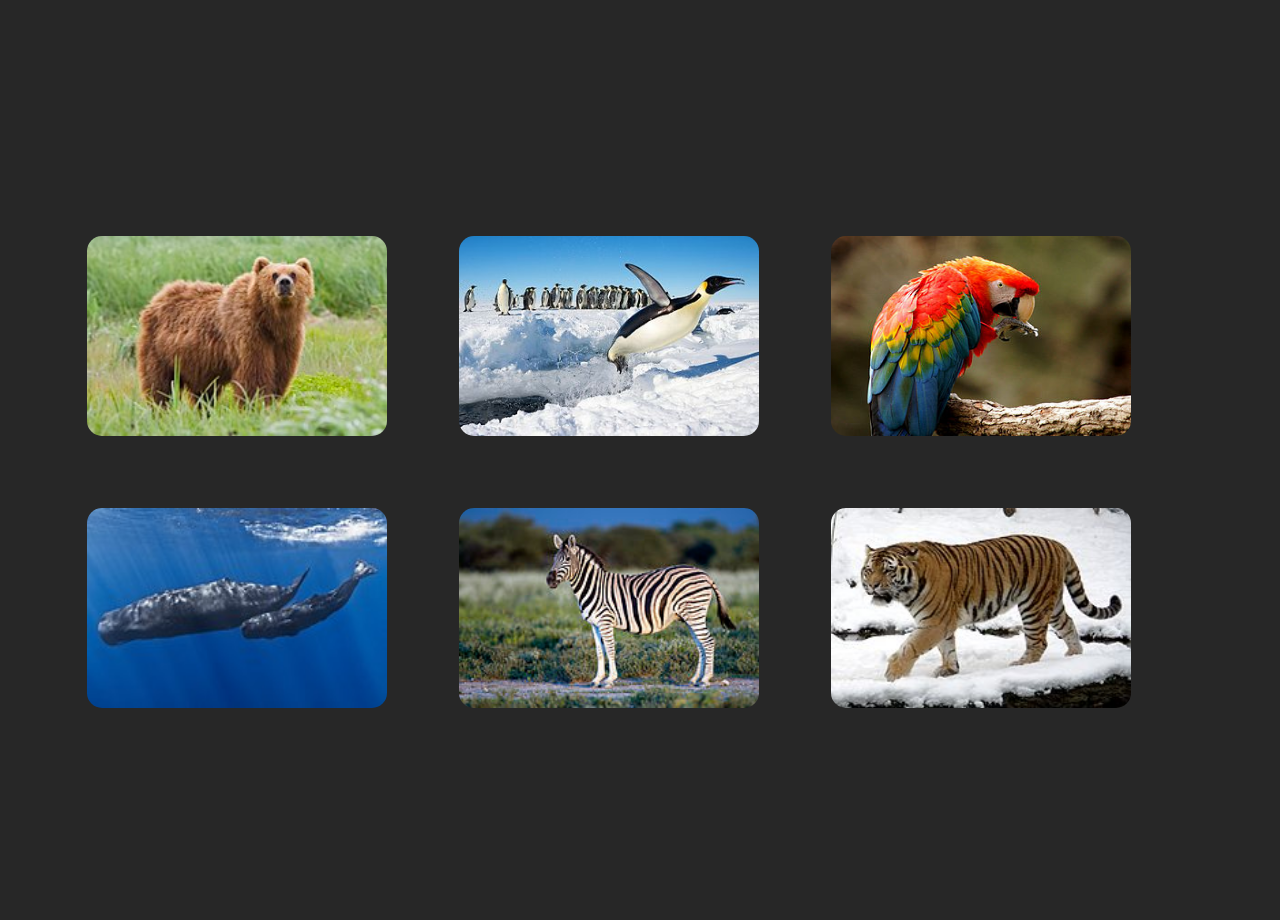
==== index.html @ ee1c0a59 "adds siberian tiger" ====
<!DOCTYPE html>
<html lang="en">
<head>
  <meta charset="UTF-8">
  <meta name="viewport" content="width=device-width, initial-scale=1.0">
  <link rel="stylesheet" href="index_style.css">
  <title>Prettypedia</title>
</head>
<body>

  <header>
    <div class="page-title">
      <!-- <p class="title">Prettypedia</p> -->
      <!-- <p class="subtitle">Wikipedia articles made fun</p> -->
    </div>
  </header>

  <main>
    <!-- <section class="site-description"> -->
      <!-- <p>Hello and welcome. In this project, I turn Wikipedia articles into prettier versions of themselves with the use of HTML, CSS, and JavaScript. This is a personal playground where I practice these technologies and is not meant as an expansion or quality check of the articles.</p> -->
    <!-- </section> -->

    <section class="main-content">
      
      <div class="card" id="brown-bear">
        <img src="brown-bear/img/brown-bear.png" alt="brown bear" class="card_img">
        <div class="card_text">
          <h3 class="card_title">Brown Bear</h3>
        </div>
      </div>
      
      <div class="card" id="emperor-penguin">
        <img src="emperor-penguin/img/emperor-penguin.png" alt="emperor penguin" class="card_img">
        <div class="card_text">
          <h3 class="card_title">Emperor Penguin</h3>
        </div>
      </div>

      <div class="card" id="scarlet-macaw">
        <img src="scarlet-macaw/img/scarlet-macaw.png" alt="scarlet macaw" class="card_img">
        <div class="card_text">
          <h3 class="card_title">Scarlet Macaw</h3>
        </div>
      </div>

      <div class="card" id="sperm-whale">
        <img src="sperm-whale/img/sperm-whale.png" alt="sperm whale" class="card_img">
        <div class="card_text">
          <h3 class="card_title">Sperm Whale</h3>
        </div>
      </div>

      <div class="card" id="plains-zebra">
        <img src="plains-zebra/img/plains-zebra.png" alt="plains zebra" class="card_img">
        <div class="card_text">
          <h3 class="card_title">Plains Zebra</h3>
        </div>
      </div>

      <div class="card" id="siberian-tiger">
        <img src="siberian-tiger/img/siberian-tiger.png" alt="siberian tiger" class="card_img">
        <div class="card_text">
          <h3 class="card_title">Siberian Tiger</h3>
        </div>
      </div>

    </section>
  </main>

  <footer>
    <p>Footer</p>
  </footer>

</body>
</html>
---- index_style.css ----
@import url('https://fonts.googleapis.com/css?family=Roboto&display=swap');
@import url('https://fonts.googleapis.com/css2?family=DM+Mono:wght@300;400;500&display=swap');

:root {
  --background: #272727;
  --secondary-bg-color: #17141d;
  --font-color: #fff;
  --title-font-color: #ff652f;
  --subtitle-font-color: #ec7014;
  --green: #12a76e;
  --shadow-color: #808080;
  --brown-bear: #93b486;
  --emperor-penguin: #2c8ad0;
  --scarlet-macaw: #815931;
  --sperm-whale: #004593;
  --plains-zebra: #e4ddde;
  --siberian-tiger: #876540;
}

*, *::before, *::after {
  margin: 0;
  padding: 0;
  box-sizing: border-box;
  font-family: 'DM Mono', 'Roboto', monospace;
  font-size: 1.5rem;
}

body {
  background: var(--background);
  height: 100vh;
  color: var(--font-color);
  display: flex;
  flex-direction: row;
  align-items: center;
  justify-content: center;
  flex-wrap: wrap;
}

/* Header */
header {
  height: 20%;
  width: 100%;
}

.page-title {
  padding: 15px;
  display: grid;
  grid-template-areas: 
    "title"
    "subtitle";
  grid-template-rows: 80% 20%;
}

.page-title .title {
  grid-area: title;
  font-size: 2.5rem;
  justify-self: center;
  align-self: center;
  color: var(--title-font-color)
}

.page-title .subtitle {
  margin-top: 5px;
  grid-area: subtitle;
  justify-self: center;
  align-self: center;
  color: var(--subtitle-font-color);
}

/* Main - Site description */
main {
  height: 65%;
  width: 100%;
  margin: 10px;
  padding: 10px;
}

.site-description {
  display: inline;
  text-align: center;
}

.site-description p {
  font-size: 0.8em;
}

.site-description>p::before {
  content: "";
  width: 100%;
  height: 2px;
  display: inline-block;
  background: var(--title-font-color);
}

.site-description>p::after {
  content: "";
  width: 100%;
  height: 2px;
  display: inline-block;
  background: var(--title-font-color);
}

/* Main */
.main-content {
  width: 95%;
  display: flex;
  flex-direction: row;
  justify-content: center;
  flex-wrap: wrap;
}

/* Main - Cards */
.card {
  position: relative;
  margin: 1em;
  height: 200px;
  width: 300px;
  cursor: pointer;
  border-radius: 15px;
}

.card::before,
.card::after {
  content: '';
  position: absolute;
  opacity: 1;
  transition: transform ease-out 250ms;
}

.card::before {
  top: 1em;
  left: 1em;
  right: 1em;
  border-top: 3px solid var(--font-color);
  transform: scale(0, 1);
  transform-origin: left;
}

.card::after {
  bottom: 1em;
  left: 1em;
  right: 1em;
  border-top: 3px solid var(--font-color);
  transform: scale(0, 1);
  transform-origin: right;
}

.card:hover {
  transition: 0.3s ease-in-out;
}

#brown-bear:hover {
  box-shadow: 
    0 0 20px var(--brown-bear);
}

#emperor-penguin:hover {
  box-shadow: 
    0 0 20px var(--emperor-penguin);
}

#scarlet-macaw:hover {
  box-shadow: 
    0 0 20px var(--scarlet-macaw);
}

#sperm-whale:hover {
  box-shadow: 
    0 0 20px var(--sperm-whale);
}

#plains-zebra:hover {
  box-shadow: 
    0 0 20px var(--plains-zebra);
}

#siberian-tiger:hover {
  box-shadow: 
    0 0 20px var(--siberian-tiger);
}

.card:hover::before,
.card:hover::after {
  transform: scale(1, 1);
}

.card_img {
  width: 100%;
  height: 100%;
  display: block;
  transition: opacity ease-out 250ms;
  border-radius: 15px;
}

.card:hover .card_img {
  opacity: 0.4;
}

.card_text {
  position: absolute;
  padding: 0 1em;
  color: var(--font-color);
  opacity: 0;
  transition: opacity ease-out 250ms;
  top: 0;
  display: flex;
  flex-direction: column;
  justify-content: center;
  align-items: center;
  height: 100%;
}

.card:hover .card_text {
  opacity: 1;
}

.card_title {
  font-size: 2rem;
}

/* Footer */
footer {
  height: 15%;
  width: 100%;
  color: var(--background)
}
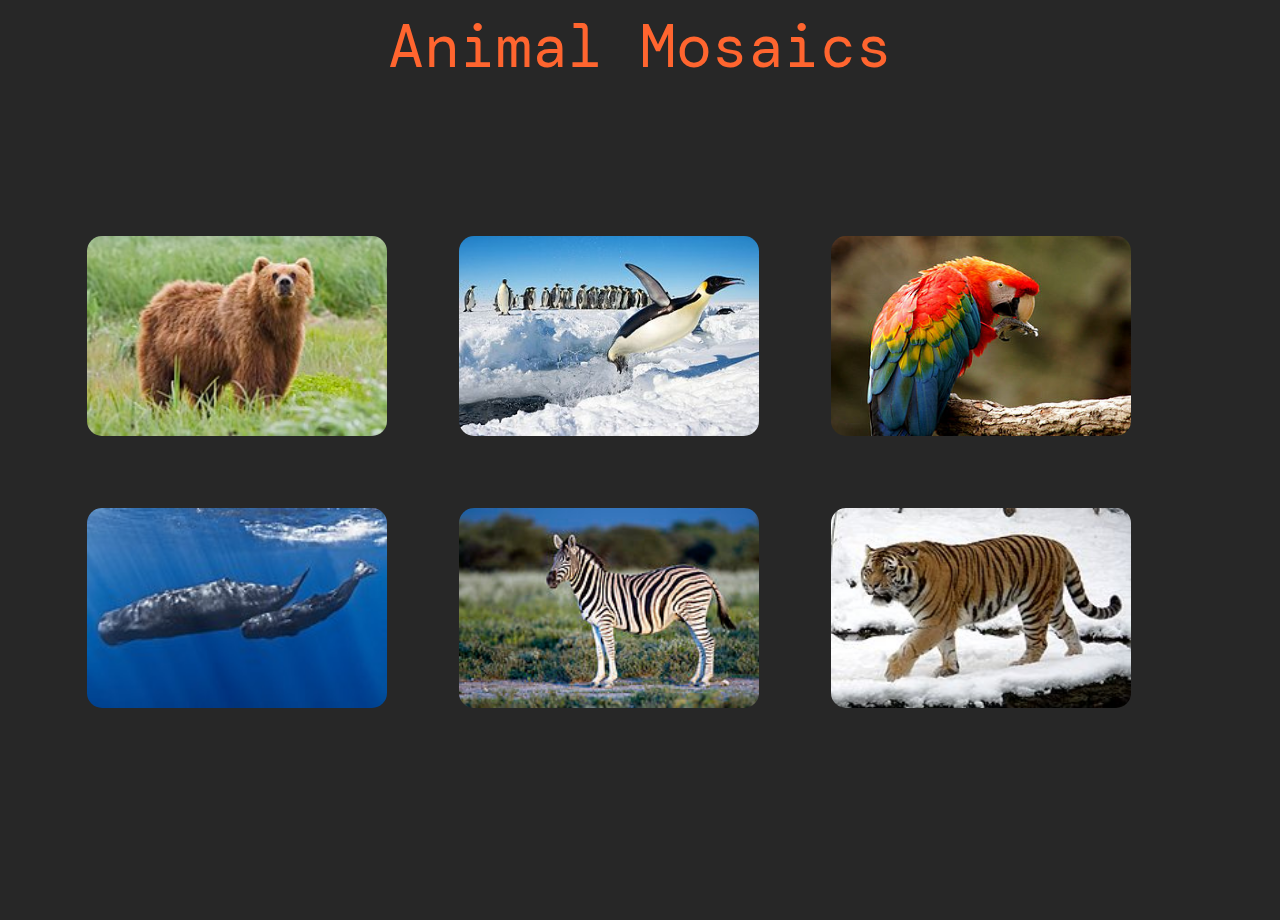
==== commit 46406d3d: "refactor sub dir names" ====
--- a/index.html
+++ b/index.html
@@ -4,25 +4,20 @@
   <meta charset="UTF-8">
   <meta name="viewport" content="width=device-width, initial-scale=1.0">
   <link rel="stylesheet" href="index_style.css">
-  <title>Prettypedia</title>
+  <title>Animal Mosaics</title>
 </head>
 <body>
 
   <header>
     <div class="page-title">
-      <!-- <p class="title">Prettypedia</p> -->
-      <!-- <p class="subtitle">Wikipedia articles made fun</p> -->
+      <p class="title">Animal Mosaics</p>
     </div>
   </header>
 
   <main>
-    <!-- <section class="site-description"> -->
-      <!-- <p>Hello and welcome. In this project, I turn Wikipedia articles into prettier versions of themselves with the use of HTML, CSS, and JavaScript. This is a personal playground where I practice these technologies and is not meant as an expansion or quality check of the articles.</p> -->
-    <!-- </section> -->
-
     <section class="main-content">
       
-      <div class="card" id="brown-bear">
+      <div class="card" id="bears">
         <img src="brown-bear/img/brown-bear.png" alt="brown bear" class="card_img">
         <div class="card_text">
           <h3 class="card_title">Brown Bear</h3>
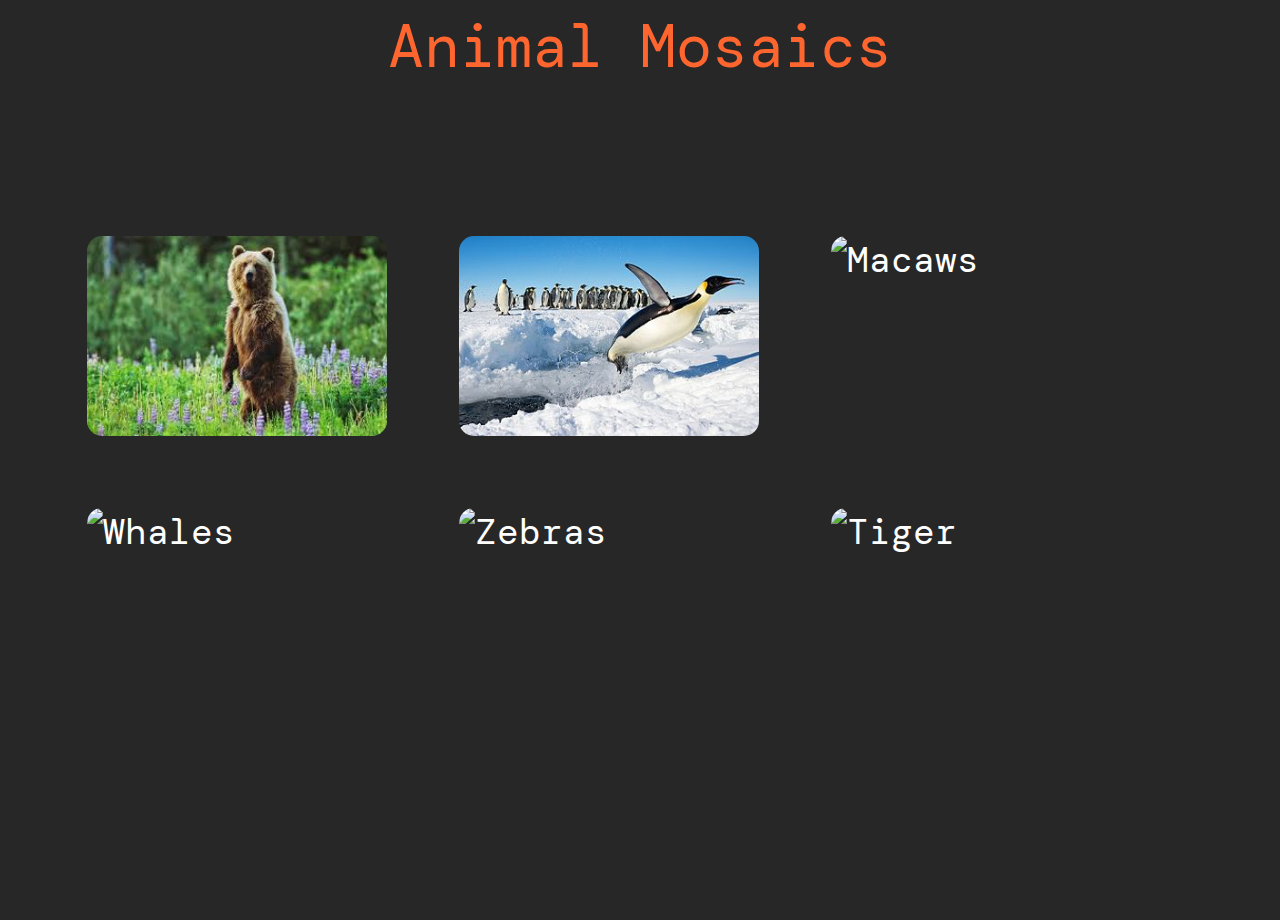
==== commit 88081f62: "refactors index" ====
--- a/index.html
+++ b/index.html
@@ -18,44 +18,44 @@
     <section class="main-content">
       
       <div class="card" id="bears">
-        <img src="brown-bear/img/brown-bear.png" alt="brown bear" class="card_img">
+        <img src="bears/img/bears-cover.png" alt="Bears" class="card_img">
         <div class="card_text">
-          <h3 class="card_title">Brown Bear</h3>
+          <h3 class="card_title">Bears</h3>
         </div>
       </div>
       
-      <div class="card" id="emperor-penguin">
-        <img src="emperor-penguin/img/emperor-penguin.png" alt="emperor penguin" class="card_img">
+      <div class="card" id="penguins">
+        <img src="penguins/img/penguins-cover.png" alt="Penguins" class="card_img">
         <div class="card_text">
-          <h3 class="card_title">Emperor Penguin</h3>
+          <h3 class="card_title">Penguins</h3>
         </div>
       </div>
 
-      <div class="card" id="scarlet-macaw">
-        <img src="scarlet-macaw/img/scarlet-macaw.png" alt="scarlet macaw" class="card_img">
+      <div class="card" id="macaws">
+        <img src="" alt="Macaws" class="card_img">
         <div class="card_text">
-          <h3 class="card_title">Scarlet Macaw</h3>
+          <h3 class="card_title">Macaws</h3>
         </div>
       </div>
 
-      <div class="card" id="sperm-whale">
-        <img src="sperm-whale/img/sperm-whale.png" alt="sperm whale" class="card_img">
+      <div class="card" id="whales">
+        <img src="" alt="Whales" class="card_img">
         <div class="card_text">
-          <h3 class="card_title">Sperm Whale</h3>
+          <h3 class="card_title">Whales</h3>
         </div>
       </div>
 
-      <div class="card" id="plains-zebra">
-        <img src="plains-zebra/img/plains-zebra.png" alt="plains zebra" class="card_img">
+      <div class="card" id="zebras">
+        <img src="" alt="Zebras" class="card_img">
         <div class="card_text">
-          <h3 class="card_title">Plains Zebra</h3>
+          <h3 class="card_title">Zebras</h3>
         </div>
       </div>
 
-      <div class="card" id="siberian-tiger">
-        <img src="siberian-tiger/img/siberian-tiger.png" alt="siberian tiger" class="card_img">
+      <div class="card" id="tigers">
+        <img src="" alt="Tiger" class="card_img">
         <div class="card_text">
-          <h3 class="card_title">Siberian Tiger</h3>
+          <h3 class="card_title">Tigers</h3>
         </div>
       </div>
 
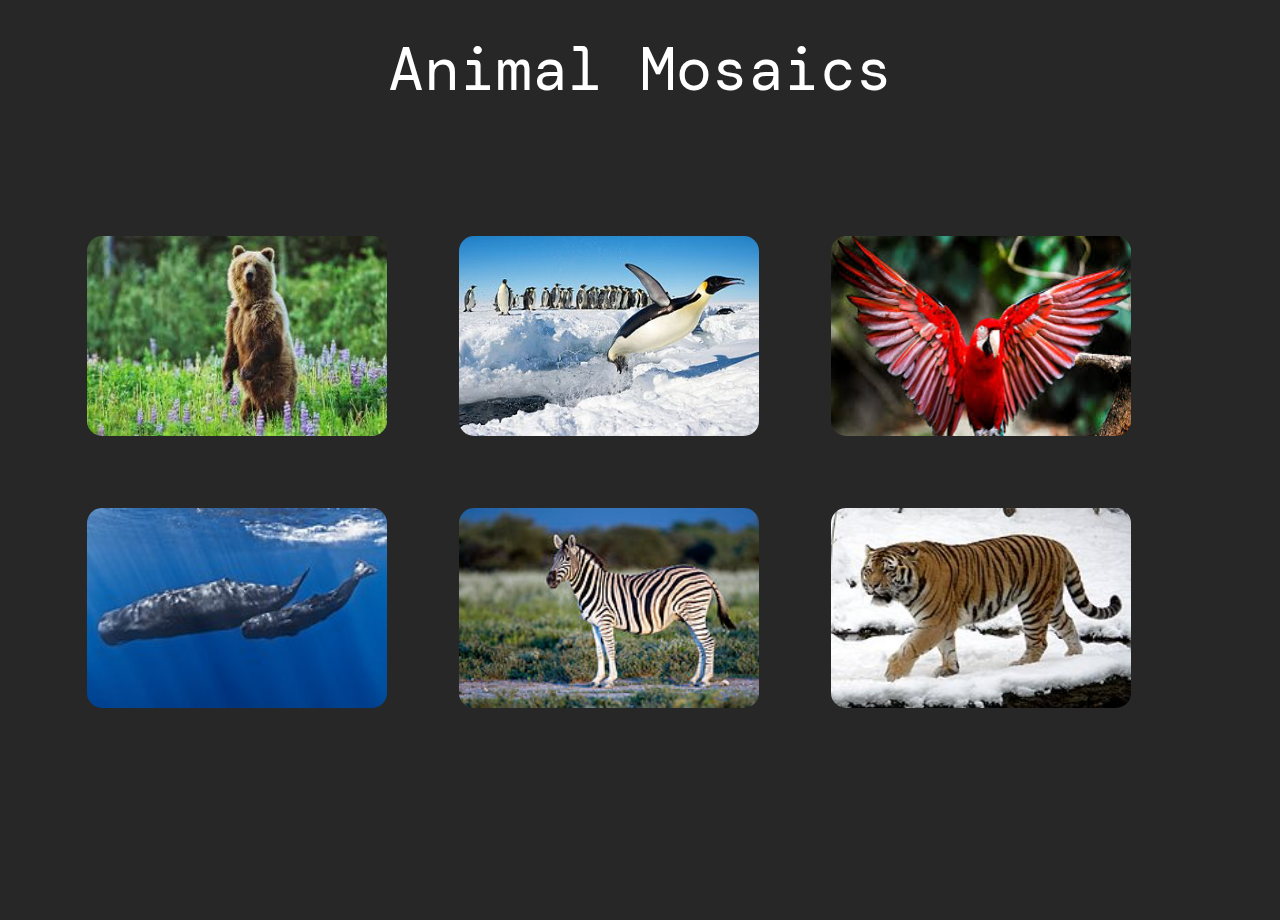
==== commit 617d357f: "adds cards" ====
--- a/index.html
+++ b/index.html
@@ -32,28 +32,28 @@
       </div>
 
       <div class="card" id="macaws">
-        <img src="" alt="Macaws" class="card_img">
+        <img src="macaws/img/macaws-cover.png" alt="Macaws" class="card_img">
         <div class="card_text">
           <h3 class="card_title">Macaws</h3>
         </div>
       </div>
 
       <div class="card" id="whales">
-        <img src="" alt="Whales" class="card_img">
+        <img src="whales/img/whales-cover.png" alt="Whales" class="card_img">
         <div class="card_text">
           <h3 class="card_title">Whales</h3>
         </div>
       </div>
 
       <div class="card" id="zebras">
-        <img src="" alt="Zebras" class="card_img">
+        <img src="zebras/img/zebras-cover.png" alt="Zebras" class="card_img">
         <div class="card_text">
           <h3 class="card_title">Zebras</h3>
         </div>
       </div>
 
       <div class="card" id="tigers">
-        <img src="" alt="Tiger" class="card_img">
+        <img src="tigers/img/tigers-cover.png" alt="Tigers" class="card_img">
         <div class="card_text">
           <h3 class="card_title">Tigers</h3>
         </div>
--- a/index_style.css
+++ b/index_style.css
@@ -5,16 +5,15 @@
   --background: #272727;
   --secondary-bg-color: #17141d;
   --font-color: #fff;
-  --title-font-color: #ff652f;
-  --subtitle-font-color: #ec7014;
+  --title-font-color: #fff;
   --green: #12a76e;
   --shadow-color: #808080;
-  --brown-bear: #93b486;
-  --emperor-penguin: #2c8ad0;
-  --scarlet-macaw: #815931;
-  --sperm-whale: #004593;
-  --plains-zebra: #e4ddde;
-  --siberian-tiger: #876540;
+  --bears: #98c84c;
+  --penguins: #2c8ad0;
+  --macaws: #815931;
+  --whales: #004593;
+  --zebras: #e4ddde;
+  --tigers: #876540;
 }
 
 *, *::before, *::after {
@@ -43,29 +42,18 @@
 }
 
 .page-title {
-  padding: 15px;
-  display: grid;
-  grid-template-areas: 
-    "title"
-    "subtitle";
-  grid-template-rows: 80% 20%;
+  display: flex;
+  flex-direction: row;
+  justify-content: center;
+  align-items: center;
 }
 
 .page-title .title {
-  grid-area: title;
   font-size: 2.5rem;
-  justify-self: center;
-  align-self: center;
-  color: var(--title-font-color)
-}
-
-.page-title .subtitle {
-  margin-top: 5px;
-  grid-area: subtitle;
-  justify-self: center;
-  align-self: center;
-  color: var(--subtitle-font-color);
-}
+  color: var(--title-font-color);
+  padding-top: 30px;
+}
+
 
 /* Main - Site description */
 main {
@@ -149,34 +137,34 @@
   transition: 0.3s ease-in-out;
 }
 
-#brown-bear:hover {
-  box-shadow: 
-    0 0 20px var(--brown-bear);
-}
-
-#emperor-penguin:hover {
-  box-shadow: 
-    0 0 20px var(--emperor-penguin);
-}
-
-#scarlet-macaw:hover {
-  box-shadow: 
-    0 0 20px var(--scarlet-macaw);
-}
-
-#sperm-whale:hover {
-  box-shadow: 
-    0 0 20px var(--sperm-whale);
-}
-
-#plains-zebra:hover {
-  box-shadow: 
-    0 0 20px var(--plains-zebra);
-}
-
-#siberian-tiger:hover {
-  box-shadow: 
-    0 0 20px var(--siberian-tiger);
+#bears:hover {
+  box-shadow: 
+    0 0 20px var(--bears);
+}
+
+#penguins:hover {
+  box-shadow: 
+    0 0 20px var(--penguins);
+}
+
+#macaws:hover {
+  box-shadow: 
+    0 0 20px var(--macaws);
+}
+
+#whales:hover {
+  box-shadow: 
+    0 0 20px var(--whales);
+}
+
+#zebras:hover {
+  box-shadow: 
+    0 0 20px var(--zebras);
+}
+
+#tigers:hover {
+  box-shadow: 
+    0 0 20px var(--tigers);
 }
 
 .card:hover::before,
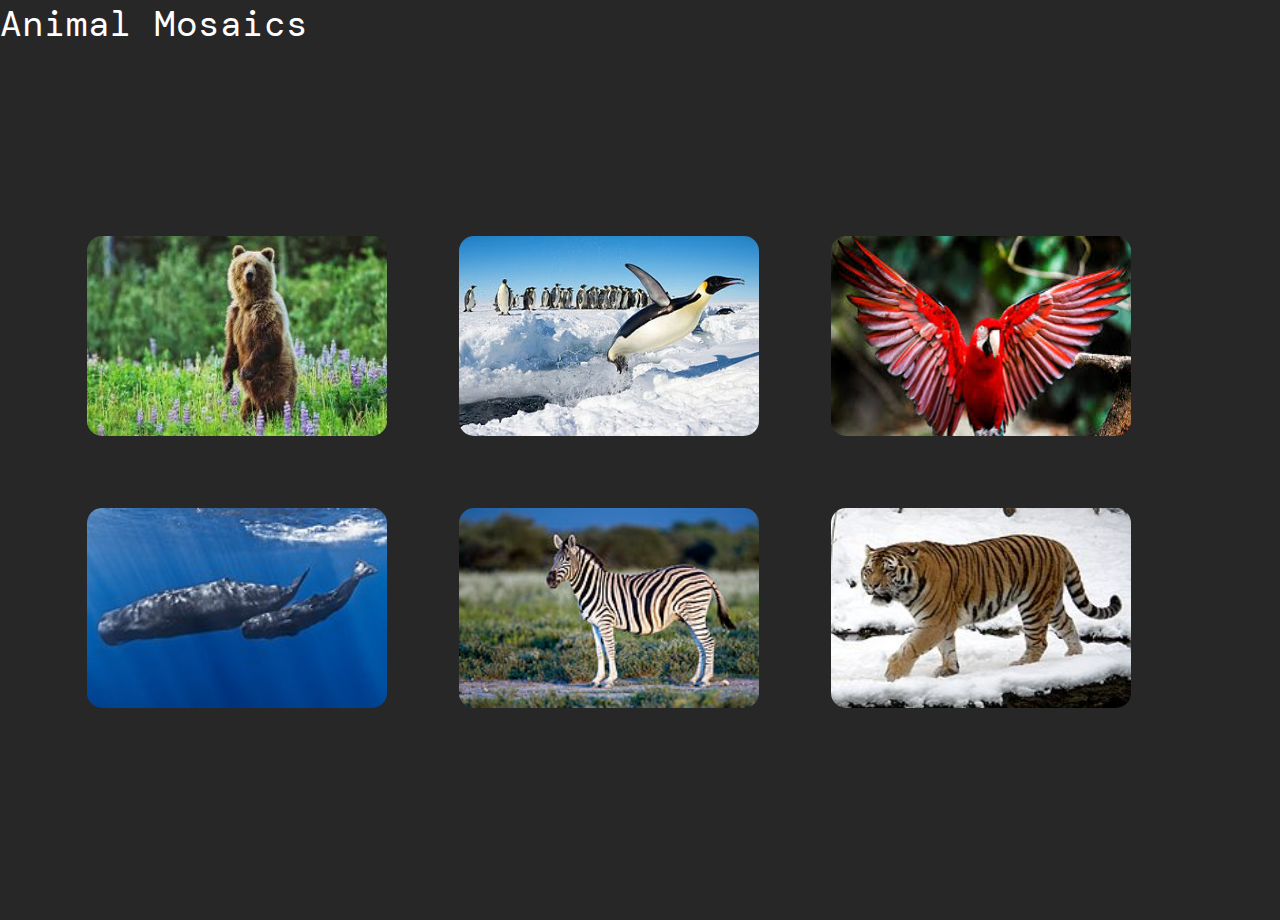
==== commit f5da27db: "turns cards into links" ====
--- a/index.html
+++ b/index.html
@@ -9,51 +9,61 @@
 <body>
 
   <header>
-    <div class="page-title">
-      <p class="title">Animal Mosaics</p>
-    </div>
+    <p class="title">Animal Mosaics</p>
   </header>
 
   <main>
     <section class="main-content">
       
       <div class="card" id="bears">
-        <img src="bears/img/bears-cover.png" alt="Bears" class="card_img">
+        <a href="/bears/bears.html">
+          <img src="bears/img/bears-cover.png" alt="Bears" class="card_img">
+        </a>
         <div class="card_text">
           <h3 class="card_title">Bears</h3>
         </div>
       </div>
       
       <div class="card" id="penguins">
-        <img src="penguins/img/penguins-cover.png" alt="Penguins" class="card_img">
+        <a href="/penguins/penguins.html">
+          <img src="penguins/img/penguins-cover.png" alt="Penguins" class="card_img">
+        </a>
         <div class="card_text">
           <h3 class="card_title">Penguins</h3>
         </div>
       </div>
 
       <div class="card" id="macaws">
-        <img src="macaws/img/macaws-cover.png" alt="Macaws" class="card_img">
+        <a href="/macaws/macaws.html">
+          <img src="macaws/img/macaws-cover.png" alt="Macaws" class="card_img">
+        </a>
         <div class="card_text">
           <h3 class="card_title">Macaws</h3>
         </div>
       </div>
 
       <div class="card" id="whales">
-        <img src="whales/img/whales-cover.png" alt="Whales" class="card_img">
+        <a href="/whales/whales.html">
+          <img src="whales/img/whales-cover.png" alt="Whales" class="card_img">
+        </a>
         <div class="card_text">
           <h3 class="card_title">Whales</h3>
         </div>
       </div>
 
       <div class="card" id="zebras">
-        <img src="zebras/img/zebras-cover.png" alt="Zebras" class="card_img">
+        <a href="/zebras/zebras.html">
+          <img src="zebras/img/zebras-cover.png" alt="Zebras" class="card_img">
+        </a>
         <div class="card_text">
           <h3 class="card_title">Zebras</h3>
         </div>
       </div>
 
       <div class="card" id="tigers">
-        <img src="tigers/img/tigers-cover.png" alt="Tigers" class="card_img">
+        <a href="/tigers/tigers.html">
+          <img src="tigers/img/tigers-cover.png" alt="Tigers" class="card_img">
+        </a>
         <div class="card_text">
           <h3 class="card_title">Tigers</h3>
         </div>
--- a/index_style.css
+++ b/index_style.css
@@ -10,7 +10,7 @@
   --shadow-color: #808080;
   --bears: #98c84c;
   --penguins: #2c8ad0;
-  --macaws: #815931;
+  --macaws: #f00a2c;
   --whales: #004593;
   --zebras: #e4ddde;
   --tigers: #876540;
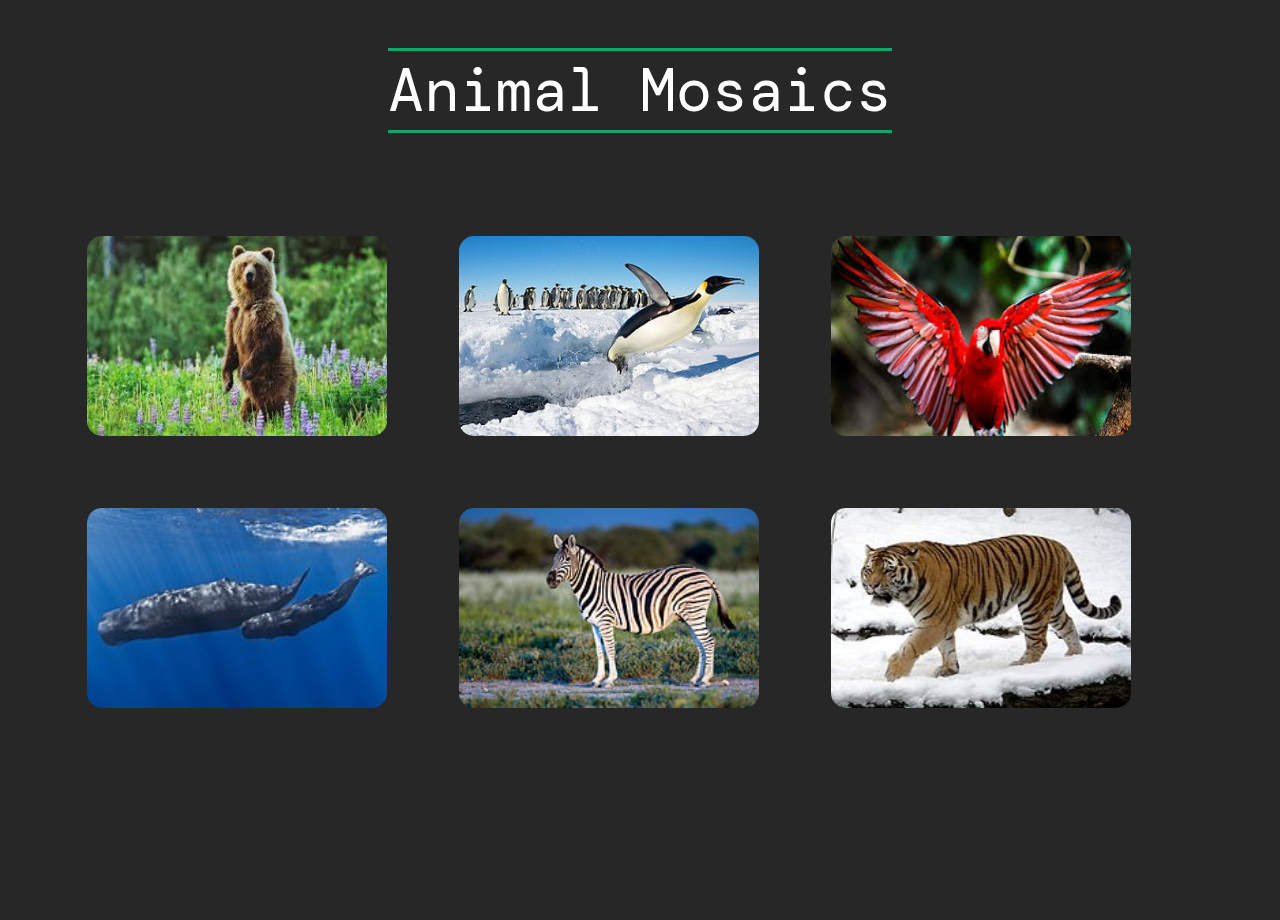
==== commit 4cafb7c9: "separates global styles form index specific styles" ====
--- a/index.html
+++ b/index.html
@@ -3,7 +3,8 @@
 <head>
   <meta charset="UTF-8">
   <meta name="viewport" content="width=device-width, initial-scale=1.0">
-  <link rel="stylesheet" href="index_style.css">
+  <link rel="stylesheet" href="index.css">
+  <link rel="stylesheet" href="styles.css">
   <title>Animal Mosaics</title>
 </head>
 <body>
--- a/index.css
+++ b/index.css
@@ -0,0 +1,175 @@
+body {
+  background: var(--background);
+  height: 100vh;
+  color: var(--font-color);
+  display: flex;
+  flex-direction: row;
+  align-items: center;
+  justify-content: center;
+  flex-wrap: wrap;
+}
+
+/* Header */
+header {
+  height: 20%;
+  width: 100%;
+  display: flex;
+  flex-direction: row;
+  justify-content: center;
+  align-items: center;
+}
+
+.title {
+  font-size: 2.5rem;
+  color: var(--title-font-color);
+}
+
+.title::before {
+  content: "";
+  width: 100%;
+  height: 3px;
+  display: block;
+  background: var(--green);
+}
+
+.title::after {
+  content: "";
+  width: 100%;
+  height: 3px;
+  display: block;
+  background: var(--green);
+}
+
+/* Main - Site description */
+main {
+  height: 65%;
+  width: 100%;
+  margin: 10px;
+  padding: 10px;
+}
+
+/* Main */
+.main-content {
+  width: 95%;
+  display: flex;
+  flex-direction: row;
+  justify-content: center;
+  flex-wrap: wrap;
+}
+
+/* Main - Cards */
+.card {
+  position: relative;
+  margin: 1em;
+  height: 200px;
+  width: 300px;
+  cursor: pointer;
+  border-radius: 15px;
+}
+
+.card::before,
+.card::after {
+  content: '';
+  position: absolute;
+  opacity: 1;
+  transition: transform ease-out 250ms;
+}
+
+.card::before {
+  top: 1em;
+  left: 1em;
+  right: 1em;
+  border-top: 3px solid var(--font-color);
+  transform: scale(0, 1);
+  transform-origin: left;
+}
+
+.card::after {
+  bottom: 1em;
+  left: 1em;
+  right: 1em;
+  border-top: 3px solid var(--font-color);
+  transform: scale(0, 1);
+  transform-origin: right;
+}
+
+.card:hover {
+  transition: 0.3s ease-in-out;
+}
+
+#bears:hover {
+  box-shadow: 
+    0 0 20px var(--bears);
+}
+
+#penguins:hover {
+  box-shadow: 
+    0 0 20px var(--penguins);
+}
+
+#macaws:hover {
+  box-shadow: 
+    0 0 20px var(--macaws);
+}
+
+#whales:hover {
+  box-shadow: 
+    0 0 20px var(--whales);
+}
+
+#zebras:hover {
+  box-shadow: 
+    0 0 20px var(--zebras);
+}
+
+#tigers:hover {
+  box-shadow: 
+    0 0 20px var(--tigers);
+}
+
+.card:hover::before,
+.card:hover::after {
+  transform: scale(1, 1);
+}
+
+.card_img {
+  width: 100%;
+  height: 100%;
+  display: block;
+  transition: opacity ease-out 250ms;
+  border-radius: 15px;
+}
+
+.card:hover .card_img {
+  opacity: 0.4;
+}
+
+.card_text {
+  position: absolute;
+  padding: 0 1em;
+  color: var(--font-color);
+  opacity: 0;
+  transition: opacity ease-out 250ms;
+  top: 0;
+  display: flex;
+  flex-direction: column;
+  justify-content: center;
+  align-items: center;
+  height: 100%;
+}
+
+.card:hover .card_text {
+  opacity: 1;
+}
+
+.card_title {
+  font-size: 2rem;
+}
+
+/* Footer */
+footer {
+  height: 15%;
+  width: 100%;
+  color: var(--background)
+}
+
--- a/styles.css
+++ b/styles.css
@@ -0,0 +1,25 @@
+@import url('https://fonts.googleapis.com/css?family=Roboto&display=swap');
+@import url('https://fonts.googleapis.com/css2?family=DM+Mono:wght@300;400;500&display=swap');
+
+:root {
+  --background: #272727;
+  --secondary-bg-color: #17141d;
+  --font-color: #fff;
+  --title-font-color: #fff;
+  --green: #12a76e;
+  --shadow-color: #808080;
+  --bears: #98c84c;
+  --penguins: #2c8ad0;
+  --macaws: #f00a2c;
+  --whales: #004593;
+  --zebras: #e4ddde;
+  --tigers: #876540;
+}
+
+*, *::before, *::after {
+  margin: 0;
+  padding: 0;
+  box-sizing: border-box;
+  font-family: 'DM Mono', 'Roboto', monospace;
+  font-size: 1.5rem;
+}
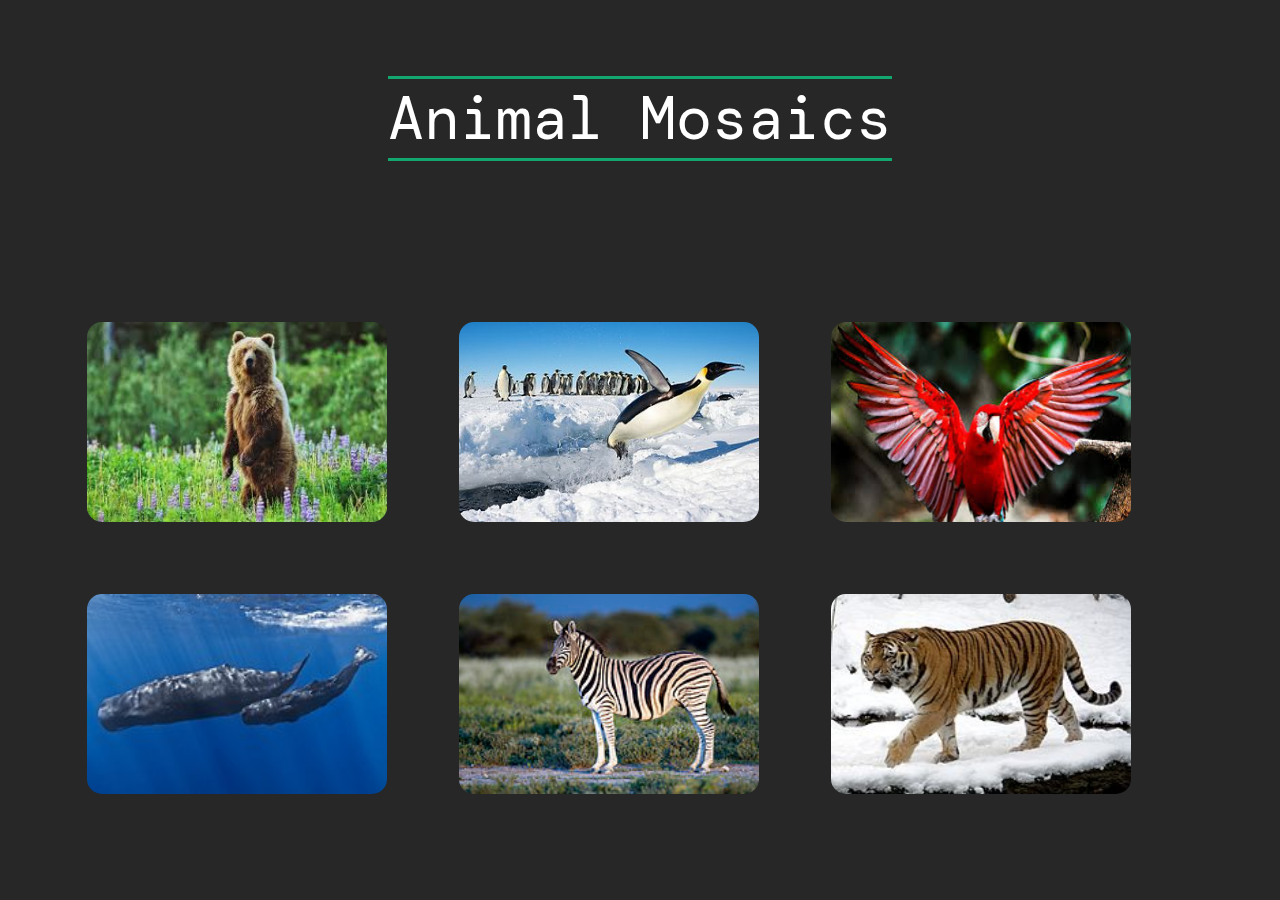
==== commit 0a99b0a5: "deletes footer" ====
--- a/index.html
+++ b/index.html
@@ -73,9 +73,5 @@
     </section>
   </main>
 
-  <footer>
-    <p>Footer</p>
-  </footer>
-
 </body>
 </html>--- a/index.css
+++ b/index.css
@@ -1,7 +1,5 @@
 body {
-  background: var(--background);
   height: 100vh;
-  color: var(--font-color);
   display: flex;
   flex-direction: row;
   align-items: center;
@@ -166,10 +164,3 @@
   font-size: 2rem;
 }
 
-/* Footer */
-footer {
-  height: 15%;
-  width: 100%;
-  color: var(--background)
-}
-
--- a/styles.css
+++ b/styles.css
@@ -23,3 +23,8 @@
   font-family: 'DM Mono', 'Roboto', monospace;
   font-size: 1.5rem;
 }
+
+body {
+  background: var(--background);
+  color: var(--font-color);
+}
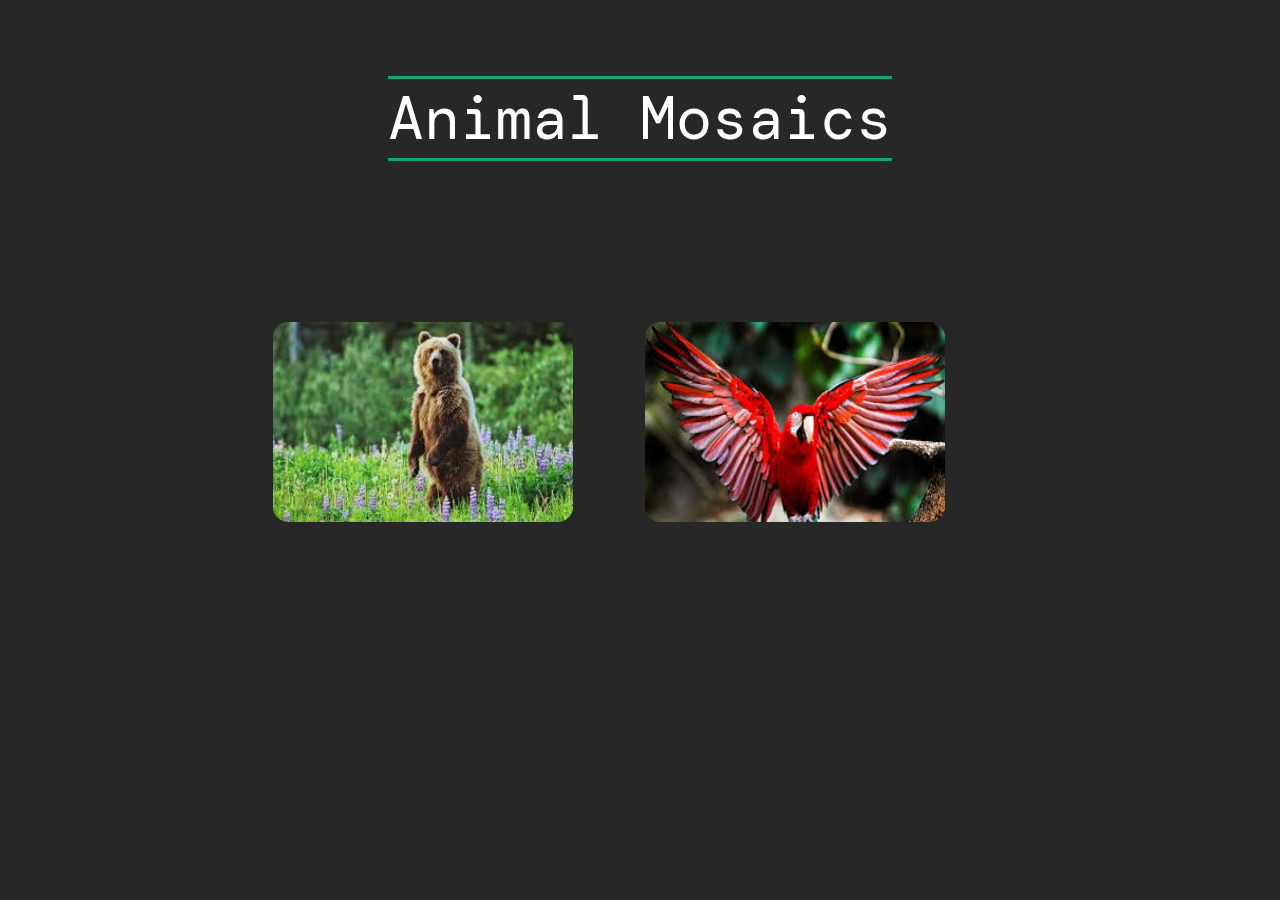
==== commit d1bad02b: "comments out other animals" ====
--- a/index.html
+++ b/index.html
@@ -25,14 +25,14 @@
         </div>
       </div>
       
-      <div class="card" id="penguins">
+      <!-- <div class="card" id="penguins">
         <a href="/penguins/penguins.html">
           <img src="penguins/img/penguins-cover.png" alt="Penguins" class="card_img">
         </a>
         <div class="card_text">
           <h3 class="card_title">Penguins</h3>
         </div>
-      </div>
+      </div> -->
 
       <div class="card" id="macaws">
         <a href="/macaws/macaws.html">
@@ -43,32 +43,32 @@
         </div>
       </div>
 
-      <div class="card" id="whales">
+      <!-- <div class="card" id="whales">
         <a href="/whales/whales.html">
           <img src="whales/img/whales-cover.png" alt="Whales" class="card_img">
         </a>
         <div class="card_text">
           <h3 class="card_title">Whales</h3>
         </div>
-      </div>
+      </div> -->
 
-      <div class="card" id="zebras">
+      <!-- <div class="card" id="zebras">
         <a href="/zebras/zebras.html">
           <img src="zebras/img/zebras-cover.png" alt="Zebras" class="card_img">
         </a>
         <div class="card_text">
           <h3 class="card_title">Zebras</h3>
         </div>
-      </div>
+      </div> -->
 
-      <div class="card" id="tigers">
+      <!-- <div class="card" id="tigers">
         <a href="/tigers/tigers.html">
           <img src="tigers/img/tigers-cover.png" alt="Tigers" class="card_img">
         </a>
         <div class="card_text">
           <h3 class="card_title">Tigers</h3>
         </div>
-      </div>
+      </div> -->
 
     </section>
   </main>
